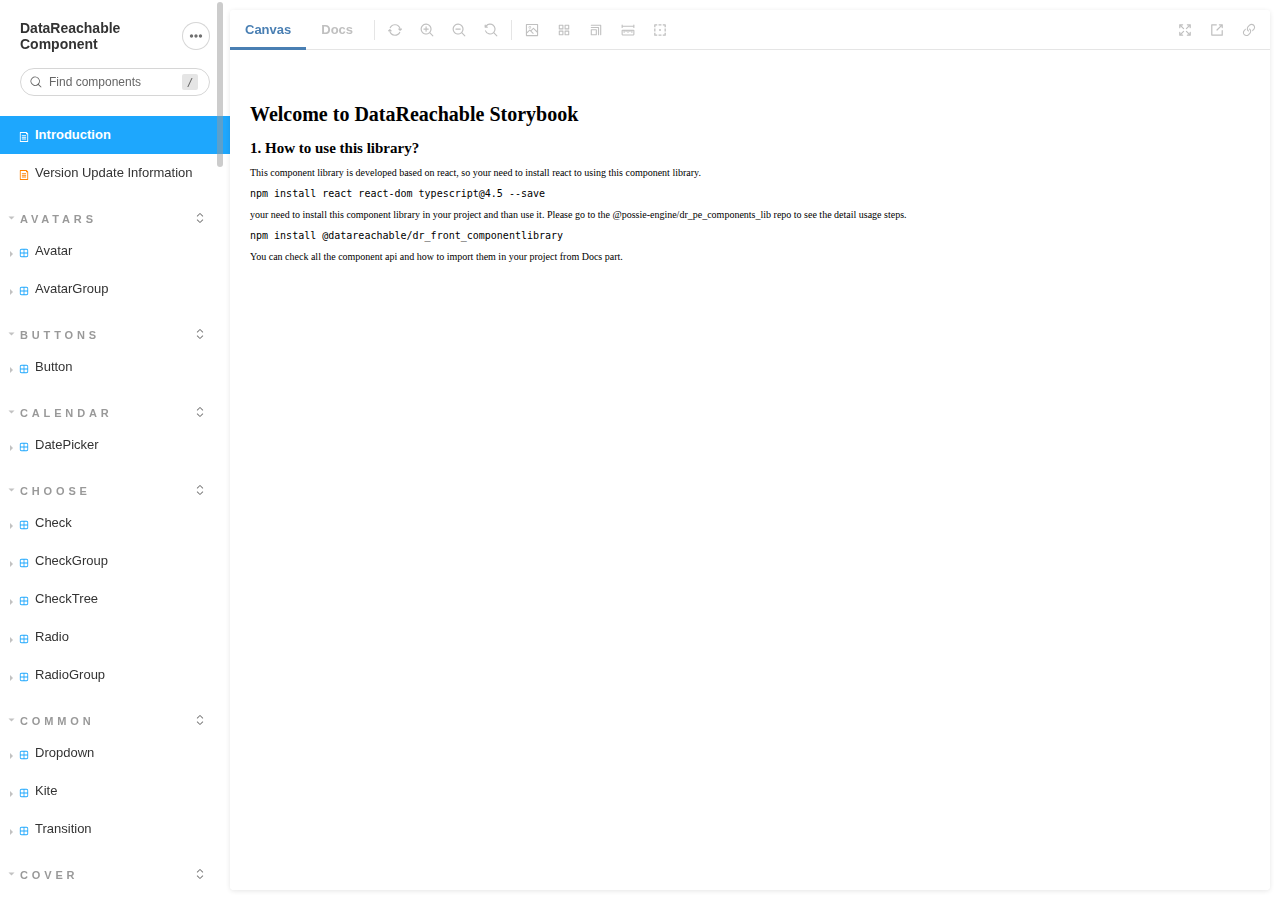
==== index.html @ 171dbca2 "Deploying to gh-pages from @ world-visitors/storybook@1b6831dfc1de803e8acb5fc965755db60bae2a3e 🚀" ====
<!doctype html><html lang="en"><head><link rel='icon' href='favicon.ico' type='image/x-icon'><meta charset="utf-8"/><title>Webpack App</title><meta name="viewport" content="width=device-width,initial-scale=1"/><style>html, body {
    overflow: hidden;
    height: 100%;
    width: 100%;
    margin: 0;
    padding: 0;
  }

  * {
    box-sizing: border-box;
  }</style><script>/* globals window */
  /* eslint-disable no-underscore-dangle */
  try {
    if (window.top !== window) {
      window.__REACT_DEVTOOLS_GLOBAL_HOOK__ = window.top.__REACT_DEVTOOLS_GLOBAL_HOOK__;
    }
  } catch (e) {
    // eslint-disable-next-line no-console
    console.warn('unable to connect to top frame for connecting dev tools');
  }

  window.onerror = function onerror(message, source, line, column, err) {
    if (window.CONFIG_TYPE !== 'DEVELOPMENT') return;
    // eslint-disable-next-line no-var, vars-on-top
    var xhr = new window.XMLHttpRequest();
    xhr.open('POST', '/runtime-error');
    xhr.setRequestHeader('Content-Type', 'application/json;charset=UTF-8');
    xhr.send(
      JSON.stringify({
        /* eslint-disable object-shorthand */
        message: message,
        source: source,
        line: line,
        column: column,
        error: err && { message: err.message, name: err.name, stack: err.stack },
        origin: 'manager',
        /* eslint-enable object-shorthand */
      })
    );
  };</script><style>/* [role="main"] {
        box-shadow: none !important;
    }
    .sidebar-container {
        border-right: 1px solid rgba(0, 0, 0, 0.1);
    }
    [data-selected="true"] {
        background-color: rgba(71, 141, 165, 0.5) !important;
    }*/

    .sidebar-item {
        line-height: 2rem;
        align-items: center !important;
    }
  /* .   .sidebar-item:not([data-selected="true"]):hover {
        background-color: rgba(71, 141, 165, 0.1) !important;
    }
    .sidebar-item svg {
        margin-top: 0 !important;
    }
    .sidebar-item span {
        margin-top: 0 !important;
    }
    .sidebar-item ~ a {
        visibility: hidden;
        opacity: 0;
    }
    [role="main"] > [class*="css"] > [class*="css"]:nth-child(2) {
        display: none;
    } */</style><style>#root[hidden],
      #docs-root[hidden] {
        display: none !important;
      }</style></head><link rel='icon' href='favicon.ico' type='image/x-icon'><body><div id="root"></div><div id="docs-root"></div><script>window['CONFIG_TYPE'] = "PRODUCTION";
          
      
          
            window['LOGLEVEL'] = "info";
          
      
          
            window['FEATURES'] = {"postcss":true,"emotionAlias":false,"warnOnLegacyHierarchySeparator":true,"buildStoriesJson":false,"storyStoreV7":false,"modernInlineRender":false,"breakingChangesV7":false,"interactionsDebugger":false,"babelModeV7":true,"argTypeTargetsV7":false,"previewMdx2":true};
          
      
          
      
          
      
          
            window['DOCS_MODE'] = false;</script><script src="runtime~main.1a8ddad98a6d2ecd5b03.manager.bundle.js"></script><script src="483.d42d7fde3d475170ecf6.manager.bundle.js"></script><script src="main.fa3c6bc3e0040abac48f.manager.bundle.js"></script></body></html>
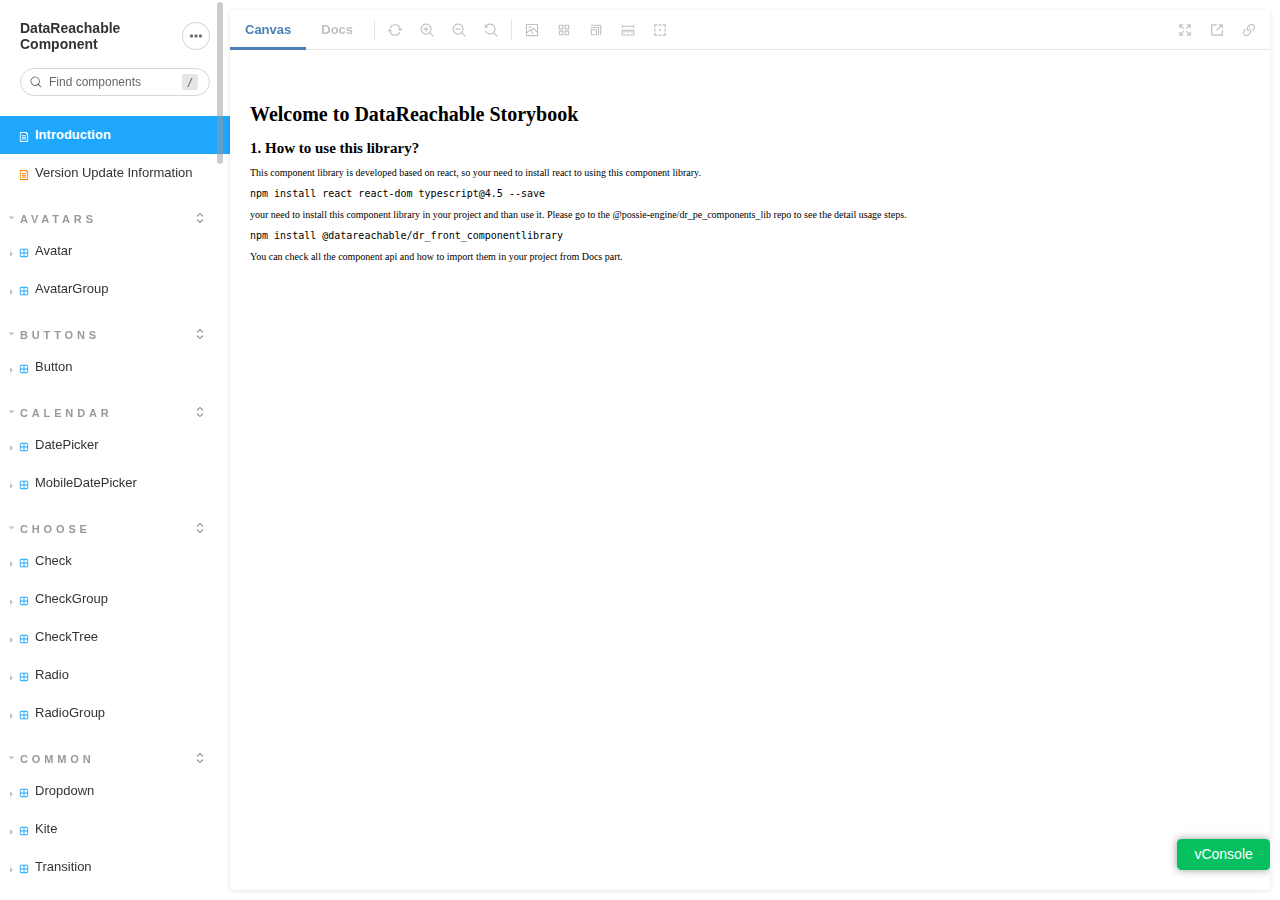
==== commit 27da3438: "Deploying to gh-pages from @ world-visitors/storybook@1b6831dfc1de803e8acb5fc965755db60bae2a3e 🚀" ====
--- a/index.html
+++ b/index.html
@@ -51,7 +51,7 @@
         line-height: 2rem;
         align-items: center !important;
     }
-  /* .   .sidebar-item:not([data-selected="true"]):hover {
+    /* .   .sidebar-item:not([data-selected="true"]):hover {
         background-color: rgba(71, 141, 165, 0.1) !important;
     }
     .sidebar-item svg {
@@ -85,4 +85,4 @@
           
       
           
-            window['DOCS_MODE'] = false;</script><script src="runtime~main.1a8ddad98a6d2ecd5b03.manager.bundle.js"></script><script src="483.d42d7fde3d475170ecf6.manager.bundle.js"></script><script src="main.fa3c6bc3e0040abac48f.manager.bundle.js"></script></body></html>+            window['DOCS_MODE'] = false;</script><script src="runtime~main.1a8ddad98a6d2ecd5b03.manager.bundle.js"></script><script src="483.14bc613beeb303276803.manager.bundle.js"></script><script src="main.fa3c6bc3e0040abac48f.manager.bundle.js"></script></body></html>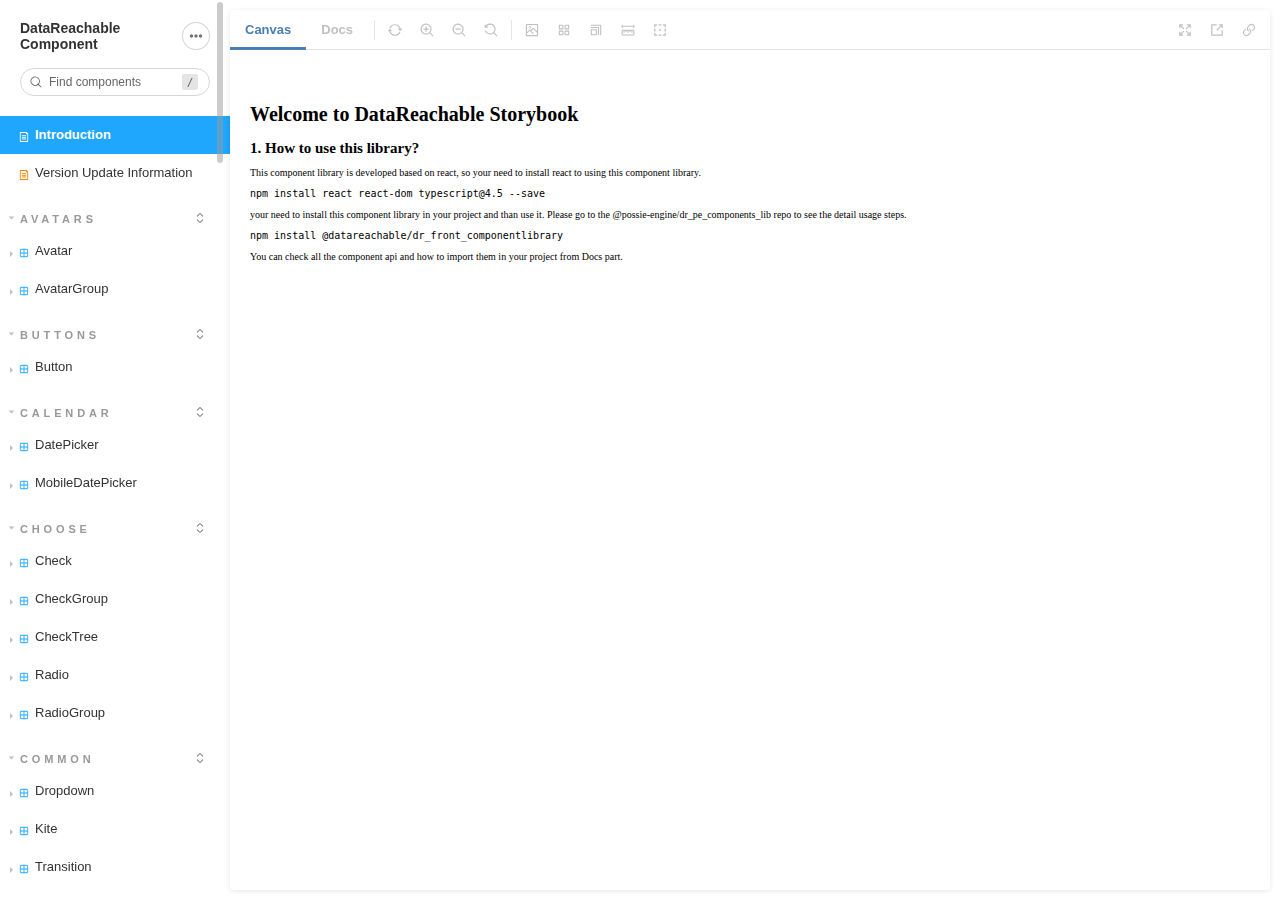
==== commit 692fe44e: "Deploying to gh-pages from @ world-visitors/storybook@1b6831dfc1de803e8acb5fc965755db60bae2a3e 🚀" ====
--- a/index.html
+++ b/index.html
@@ -85,4 +85,4 @@
           
       
           
-            window['DOCS_MODE'] = false;</script><script src="runtime~main.1a8ddad98a6d2ecd5b03.manager.bundle.js"></script><script src="483.14bc613beeb303276803.manager.bundle.js"></script><script src="main.fa3c6bc3e0040abac48f.manager.bundle.js"></script></body></html>+            window['DOCS_MODE'] = false;</script><script src="runtime~main.1a8ddad98a6d2ecd5b03.manager.bundle.js"></script><script src="483.80934cd9600b46cdd1a3.manager.bundle.js"></script><script src="main.fa3c6bc3e0040abac48f.manager.bundle.js"></script></body></html>